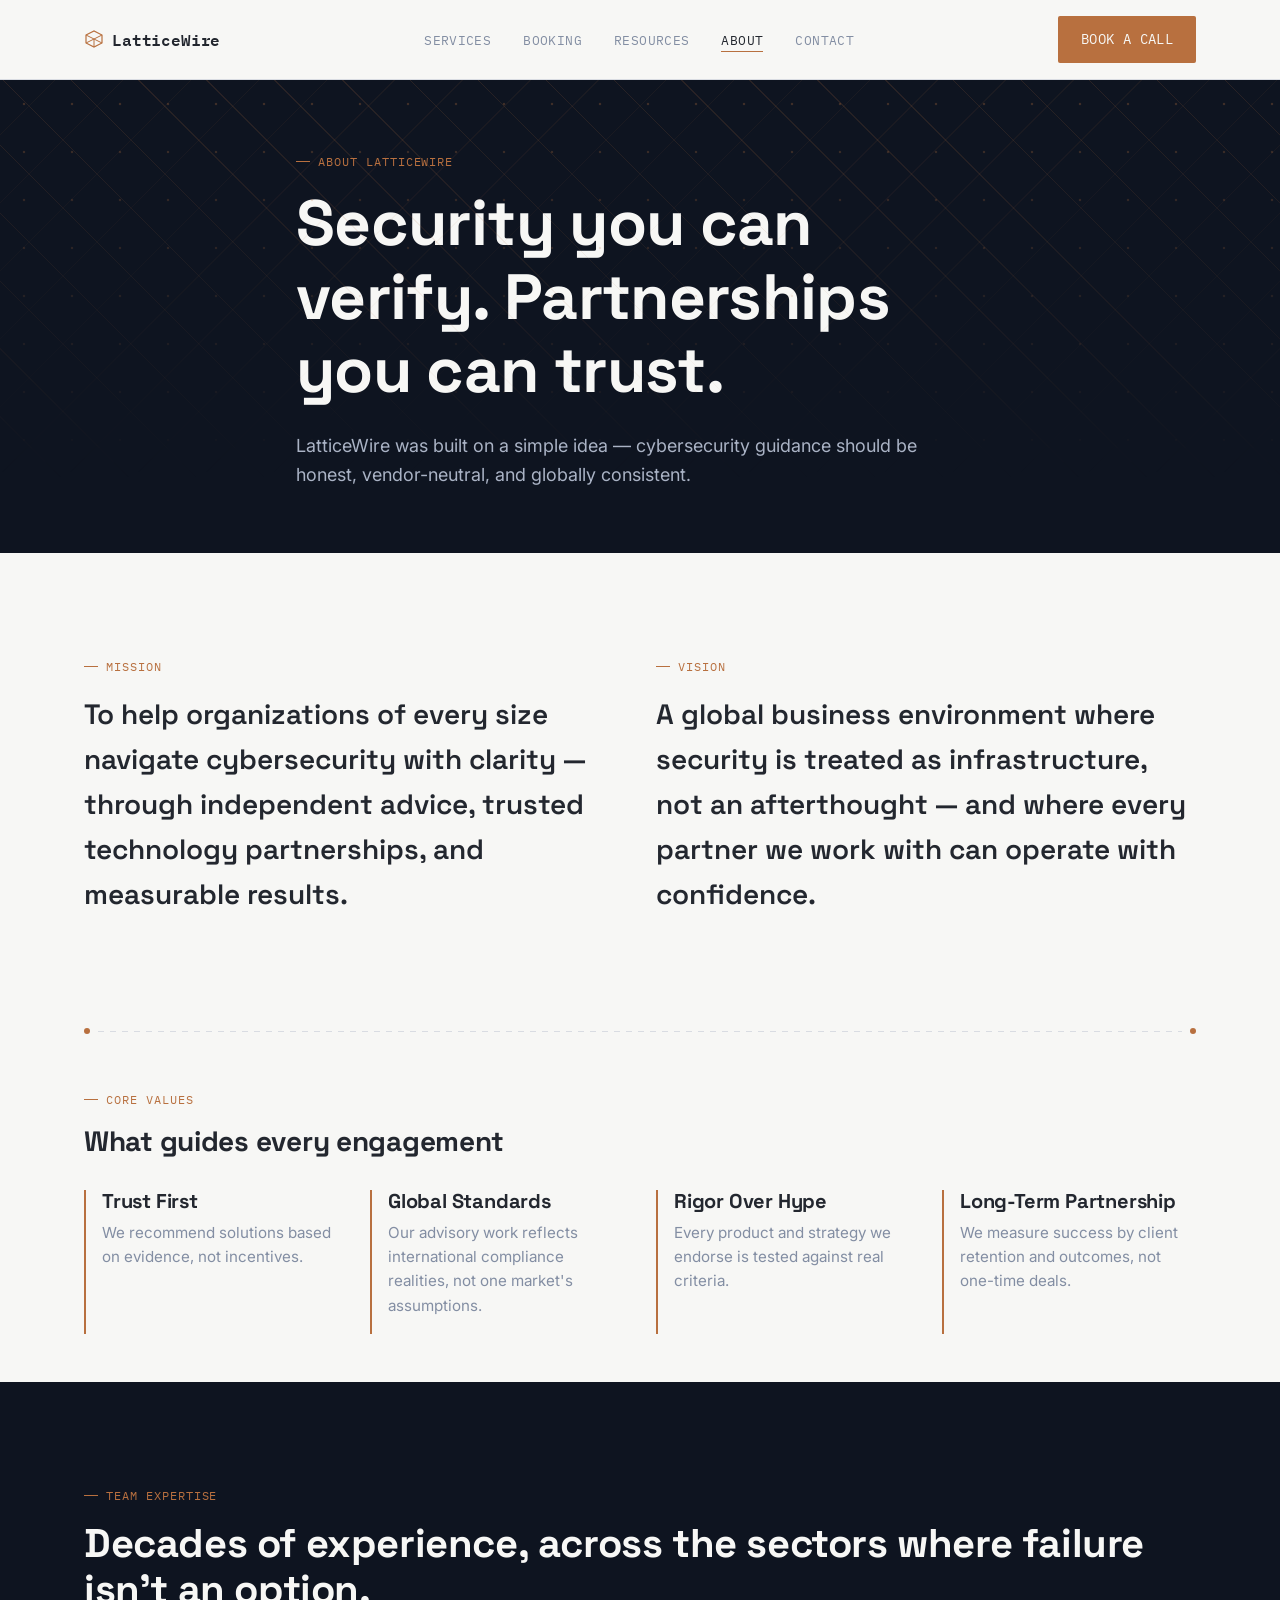
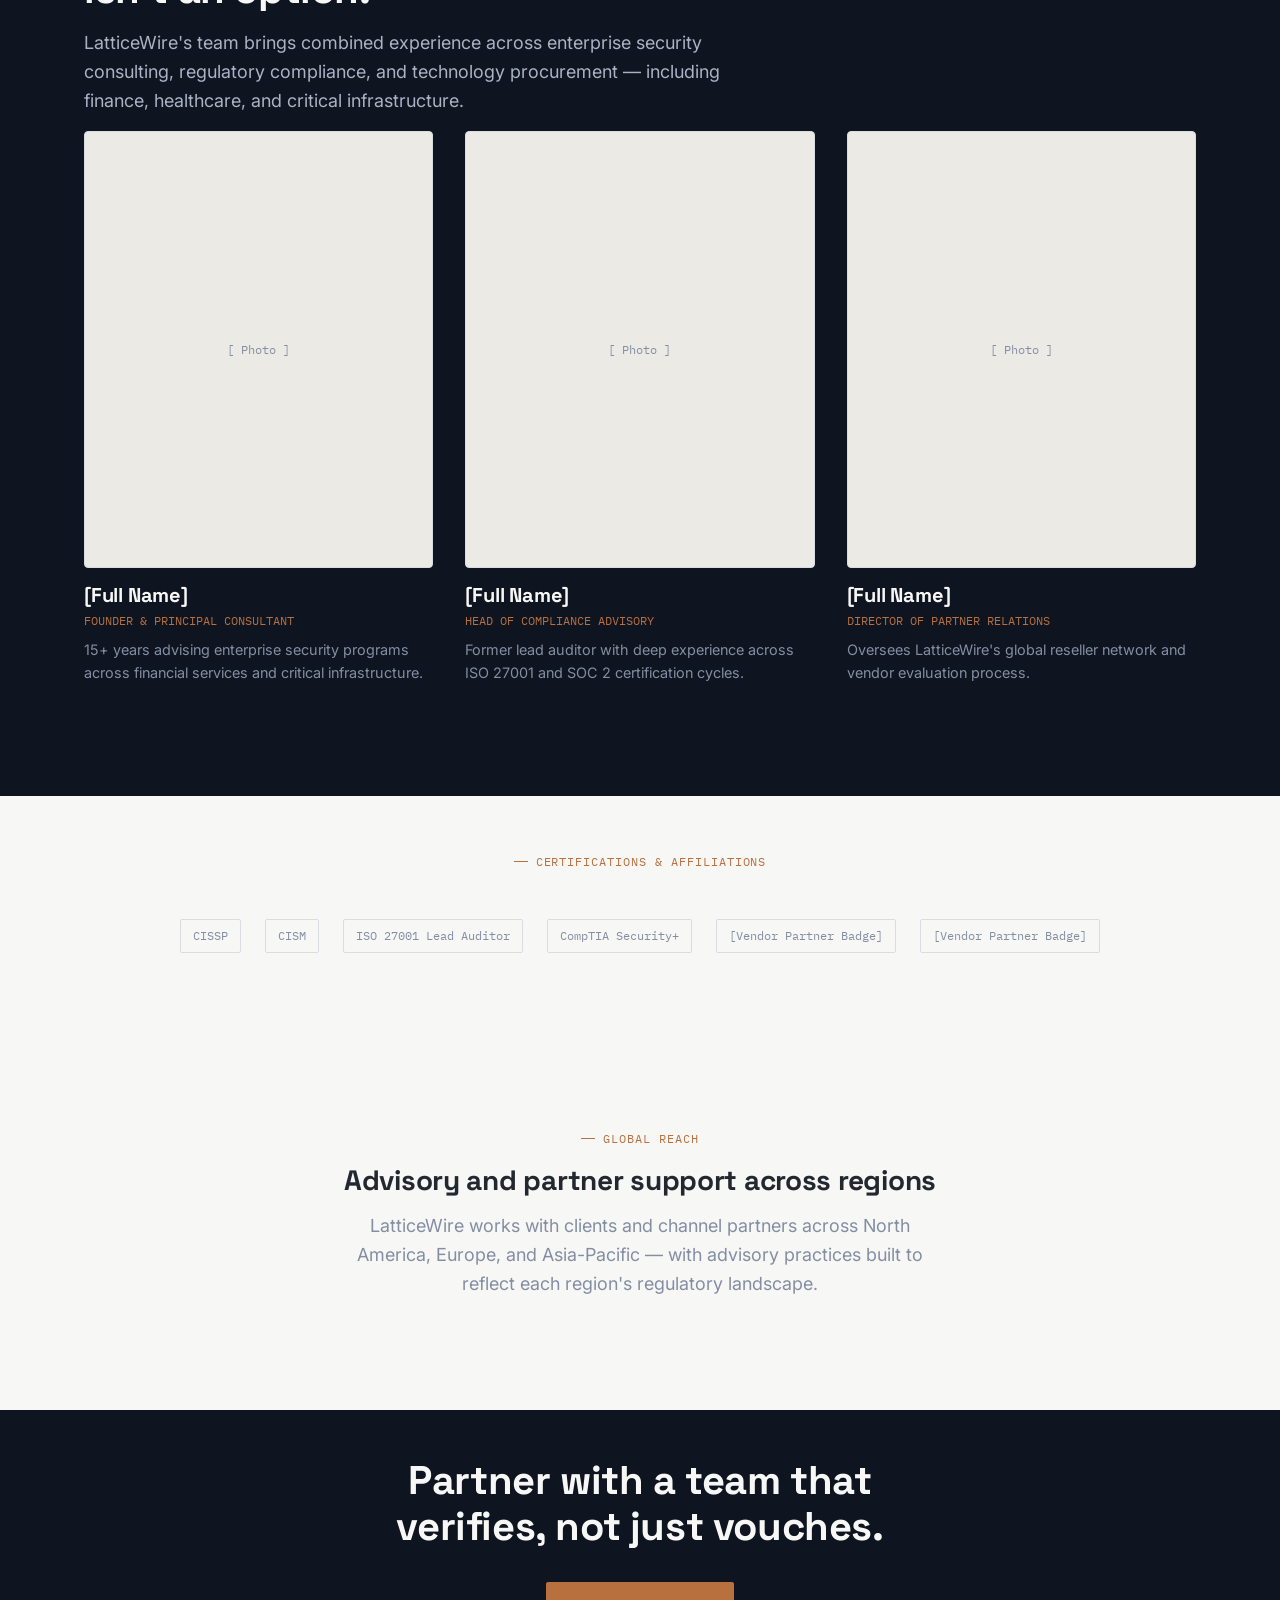
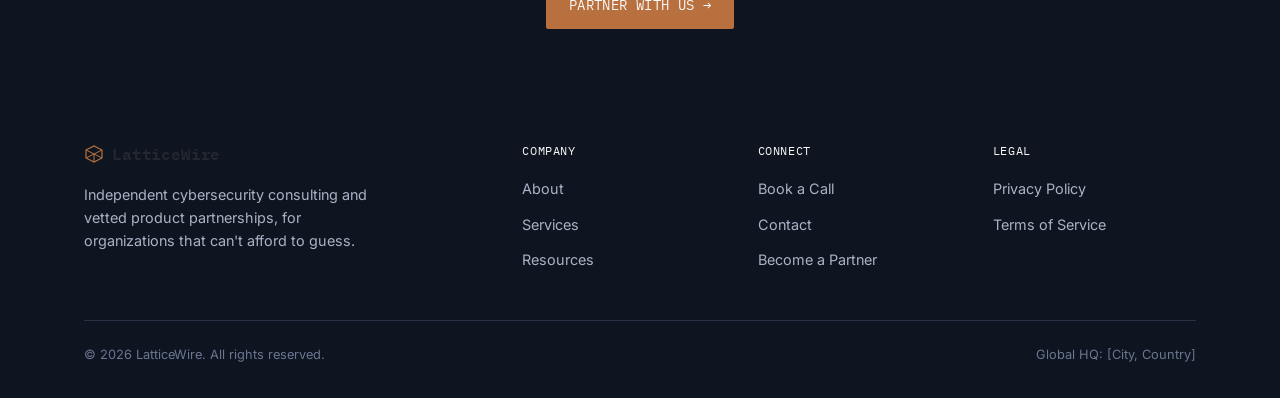
==== about.html @ 7815fe17 "revamp with proper conventions" ====
<!DOCTYPE html>
<html lang="en">
<head>
  <meta charset="UTF-8" />
  <meta name="viewport" content="width=device-width, initial-scale=1.0" />
  <title>About | LatticeWire</title>
  <meta name="description" content="LatticeWire's mission, values, and team — built on independent, vendor-neutral cybersecurity advisory and global compliance expertise." />
  <link rel="preconnect" href="https://fonts.googleapis.com" />
  <link rel="preconnect" href="https://fonts.gstatic.com" crossorigin />
  <link href="https://fonts.googleapis.com/css2?family=Space+Grotesk:wght@500;600;700&family=Inter:wght@400;500;600&family=IBM+Plex+Mono:wght@400;500&display=swap" rel="stylesheet" />
  <link rel="stylesheet" href="assets/css/styles.css" />
</head>
<body>

  <a href="#main" class="u-visually-hidden">Skip to content</a>

  <header class="c-header">
    <div class="l-container c-header__bar">
      <a href="index.html" class="c-logo">
        <svg class="c-logo__mark" viewBox="0 0 20 20" fill="none" xmlns="http://www.w3.org/2000/svg" aria-hidden="true">
          <path d="M2 6L10 2L18 6V14L10 18L2 14V6Z" stroke="#B8703F" stroke-width="1.2" />
          <path d="M2 6L10 10L18 6M10 10V18M10 10L2 14M10 10L18 14" stroke="#B8703F" stroke-width="1" />
        </svg>
        LatticeWire
      </a>
      <button class="c-nav__toggle" aria-expanded="false" aria-controls="primary-nav">Menu</button>
      <nav id="primary-nav" class="c-nav" aria-label="Primary">
        <ul class="c-nav__list">
          <li><a href="services.html" class="c-nav__link">Services</a></li>
          <li><a href="booking.html" class="c-nav__link">Booking</a></li>
          <li><a href="resources.html" class="c-nav__link">Resources</a></li>
          <li><a href="about.html" class="c-nav__link" aria-current="page">About</a></li>
          <li><a href="contact.html" class="c-nav__link">Contact</a></li>
        </ul>
      </nav>
      <div class="c-header__actions">
        <a href="booking.html" class="c-button c-button--primary">Book a Call</a>
      </div>
    </div>
  </header>

  <main id="main">

    <section class="c-hero c-hero--compact c-lattice">
      <div class="l-container c-hero__inner">
        <span class="u-eyebrow">About LatticeWire</span>
        <h1 class="c-hero__title u-h1" style="font-size: var(--fs-h1);">Security you can verify. Partnerships you can trust.</h1>
        <p class="c-hero__lede u-lede">LatticeWire was built on a simple idea — cybersecurity guidance should be honest, vendor-neutral, and globally consistent.</p>
      </div>
    </section>

    <!-- Mission / Vision -->
    <section class="l-section">
      <div class="l-container l-grid l-grid--2">
        <div>
          <span class="u-eyebrow">Mission</span>
          <p class="u-h3 u-mt-2" style="font-family: var(--font-display); font-weight: 600;">To help organizations of every size navigate cybersecurity with clarity — through independent advice, trusted technology partnerships, and measurable results.</p>
        </div>
        <div>
          <span class="u-eyebrow">Vision</span>
          <p class="u-h3 u-mt-2" style="font-family: var(--font-display); font-weight: 600;">A global business environment where security is treated as infrastructure, not an afterthought — and where every partner we work with can operate with confidence.</p>
        </div>
      </div>
    </section>

    <div class="c-wire-divider"><span class="c-wire-divider__line"></span></div>

    <!-- Values -->
    <section class="l-section l-section--tight">
      <div class="l-container">
        <span class="u-eyebrow">Core Values</span>
        <h2 class="u-h2 u-mt-2" style="font-size: var(--fs-h3);">What guides every engagement</h2>
        <div class="l-grid l-grid--4 u-mt-4">
          <div class="c-stat">
            <h3 class="c-stat__title">Trust First</h3>
            <p class="c-stat__body">We recommend solutions based on evidence, not incentives.</p>
          </div>
          <div class="c-stat">
            <h3 class="c-stat__title">Global Standards</h3>
            <p class="c-stat__body">Our advisory work reflects international compliance realities, not one market's assumptions.</p>
          </div>
          <div class="c-stat">
            <h3 class="c-stat__title">Rigor Over Hype</h3>
            <p class="c-stat__body">Every product and strategy we endorse is tested against real criteria.</p>
          </div>
          <div class="c-stat">
            <h3 class="c-stat__title">Long-Term Partnership</h3>
            <p class="c-stat__body">We measure success by client retention and outcomes, not one-time deals.</p>
          </div>
        </div>
      </div>
    </section>

    <!-- Team -->
    <section class="l-section l-section--ink">
      <div class="l-container">
        <span class="u-eyebrow">Team Expertise</span>
        <h2 class="u-h2 u-mt-2">Decades of experience, across the sectors where failure isn't an option.</h2>
        <p class="u-lede u-mt-2">LatticeWire's team brings combined experience across enterprise security consulting, regulatory compliance, and technology procurement — including finance, healthcare, and critical infrastructure.</p>

        <div class="l-grid l-grid--3 u-mt-5">
          <div class="c-person">
            <div class="c-person__photo">[ Photo ]</div>
            <h3 class="c-person__name">[Full Name]</h3>
            <div class="c-person__role">Founder &amp; Principal Consultant</div>
            <p class="c-person__bio">15+ years advising enterprise security programs across financial services and critical infrastructure.</p>
          </div>
          <div class="c-person">
            <div class="c-person__photo">[ Photo ]</div>
            <h3 class="c-person__name">[Full Name]</h3>
            <div class="c-person__role">Head of Compliance Advisory</div>
            <p class="c-person__bio">Former lead auditor with deep experience across ISO 27001 and SOC 2 certification cycles.</p>
          </div>
          <div class="c-person">
            <div class="c-person__photo">[ Photo ]</div>
            <h3 class="c-person__name">[Full Name]</h3>
            <div class="c-person__role">Director of Partner Relations</div>
            <p class="c-person__bio">Oversees LatticeWire's global reseller network and vendor evaluation process.</p>
          </div>
        </div>
      </div>
    </section>

    <!-- Certifications -->
    <section class="l-section l-section--tight">
      <div class="l-container u-center">
        <span class="u-eyebrow">Certifications &amp; Affiliations</span>
        <div class="c-badge-strip u-mt-3">
          <span class="c-badge">CISSP</span>
          <span class="c-badge">CISM</span>
          <span class="c-badge">ISO 27001 Lead Auditor</span>
          <span class="c-badge">CompTIA Security+</span>
          <span class="c-badge">[Vendor Partner Badge]</span>
          <span class="c-badge">[Vendor Partner Badge]</span>
        </div>
      </div>
    </section>

    <!-- Global reach -->
    <section class="l-section">
      <div class="l-container u-center" style="max-width: 40rem;">
        <span class="u-eyebrow">Global Reach</span>
        <h2 class="u-h2 u-mt-2" style="font-size: var(--fs-h3);">Advisory and partner support across regions</h2>
        <p class="u-lede u-center u-mt-2">LatticeWire works with clients and channel partners across North America, Europe, and Asia-Pacific — with advisory practices built to reflect each region's regulatory landscape.</p>
      </div>
    </section>

    <section class="l-section l-section--tight l-section--ink">
      <div class="l-container u-center" style="max-width: 36rem;">
        <h2 class="u-h2">Partner with a team that verifies, not just vouches.</h2>
        <div class="c-hero__actions u-mt-4" style="justify-content: center;">
          <a href="contact.html#partners" class="c-button c-button--primary c-button--arrow">Partner With Us</a>
        </div>
      </div>
    </section>

  </main>

  <footer class="c-footer">
    <div class="l-container">
      <div class="c-footer__top">
        <div>
          <a href="index.html" class="c-logo" style="margin-bottom: 1rem;">
            <svg class="c-logo__mark" viewBox="0 0 20 20" fill="none" xmlns="http://www.w3.org/2000/svg" aria-hidden="true">
              <path d="M2 6L10 2L18 6V14L10 18L2 14V6Z" stroke="#B8703F" stroke-width="1.2" />
              <path d="M2 6L10 10L18 6M10 10V18M10 10L2 14M10 10L18 14" stroke="#B8703F" stroke-width="1" />
            </svg>
            LatticeWire
          </a>
          <p style="max-width: 32ch; color: #aab3c5; font-size: 0.9rem;">Independent cybersecurity consulting and vetted product partnerships, for organizations that can't afford to guess.</p>
        </div>
        <div>
          <div class="c-footer__heading">Company</div>
          <ul class="c-footer__list">
            <li><a href="about.html">About</a></li>
            <li><a href="services.html">Services</a></li>
            <li><a href="resources.html">Resources</a></li>
          </ul>
        </div>
        <div>
          <div class="c-footer__heading">Connect</div>
          <ul class="c-footer__list">
            <li><a href="booking.html">Book a Call</a></li>
            <li><a href="contact.html">Contact</a></li>
            <li><a href="contact.html#partners">Become a Partner</a></li>
          </ul>
        </div>
        <div>
          <div class="c-footer__heading">Legal</div>
          <ul class="c-footer__list">
            <li><a href="#">Privacy Policy</a></li>
            <li><a href="#">Terms of Service</a></li>
          </ul>
        </div>
      </div>
      <div class="c-footer__bottom">
        <span>&copy; 2026 LatticeWire. All rights reserved.</span>
        <span>Global HQ: [City, Country]</span>
      </div>
    </div>
  </footer>

  <script src="assets/js/main.js"></script>
</body>
</html>
---- assets/css/styles.css ----
/* ==========================================================================
   LatticeWire — Shared Stylesheet
   --------------------------------------------------------------------------
   Naming convention: lightweight BEM
     .c-block             component
     .c-block__element    element inside a component
     .c-block--modifier   variant of a component
     .u-utility           single-purpose utility class
     .is-state            JS-toggled state (e.g. .is-open)
   ========================================================================== */

/* --------------------------------------------------------------------------
   1. Design tokens
   -------------------------------------------------------------------------- */
:root {
  /* Color — named per the design plan */
  --color-ink: #0e1420;          /* primary dark surface */
  --color-ink-soft: #161f30;     /* secondary dark surface */
  --color-paper: #f7f7f5;        /* primary light surface */
  --color-paper-dim: #eceae4;    /* secondary light surface */
  --color-graphite: #23272f;     /* body text on paper */
  --color-steel: #838ea3;        /* muted text / secondary */
  --color-steel-line: #d9dce2;   /* hairline borders on paper */
  --color-steel-line-dark: #2a3346; /* hairline borders on ink */
  --color-copper: #b8703f;       /* signature accent — the "wire" */
  --color-copper-bright: #d2895a;
  --color-copper-wash: rgba(184, 112, 63, 0.1);

  /* Type */
  --font-display: "Space Grotesk", "Helvetica Neue", Arial, sans-serif;
  --font-body: "Inter", "Helvetica Neue", Arial, sans-serif;
  --font-mono: "IBM Plex Mono", "SFMono-Regular", Menlo, monospace;

  --fs-eyebrow: 0.75rem;
  --fs-body: 1rem;
  --fs-body-lg: 1.125rem;
  --fs-h4: 1.25rem;
  --fs-h3: 1.75rem;
  --fs-h2: 2.5rem;
  --fs-h1: clamp(2.5rem, 5vw, 4rem);

  /* Spacing scale (8px base) */
  --space-1: 0.5rem;
  --space-2: 1rem;
  --space-3: 1.5rem;
  --space-4: 2rem;
  --space-5: 3rem;
  --space-6: 4rem;
  --space-7: 6rem;
  --space-8: 8rem;

  /* Layout */
  --container-width: 1160px;
  --radius-sm: 2px;
  --radius-md: 4px;
  --lattice-cell: 48px;

  /* Motion */
  --ease-standard: cubic-bezier(0.4, 0, 0.2, 1);
  --duration-fast: 150ms;
  --duration-med: 320ms;
}

/* --------------------------------------------------------------------------
   2. Reset & base
   -------------------------------------------------------------------------- */
*,
*::before,
*::after {
  box-sizing: border-box;
}

html {
  scroll-behavior: smooth;
}

body {
  margin: 0;
  font-family: var(--font-body);
  font-size: var(--fs-body);
  line-height: 1.6;
  color: var(--color-graphite);
  background-color: var(--color-paper);
  -webkit-font-smoothing: antialiased;
}

img,
svg {
  display: block;
  max-width: 100%;
}

a {
  color: inherit;
}

h1, h2, h3, h4 {
  font-family: var(--font-display);
  line-height: 1.15;
  margin: 0 0 var(--space-2);
  letter-spacing: -0.01em;
}

p {
  margin: 0 0 var(--space-2);
}

ul, ol {
  margin: 0;
  padding: 0;
}

button {
  font-family: inherit;
}

/* Focus visibility — never remove without replacing */
:focus-visible {
  outline: 2px solid var(--color-copper);
  outline-offset: 3px;
}

@media (prefers-reduced-motion: reduce) {
  *,
  *::before,
  *::after {
    animation-duration: 0.001ms !important;
    animation-iteration-count: 1 !important;
    transition-duration: 0.001ms !important;
    scroll-behavior: auto !important;
  }
}

/* --------------------------------------------------------------------------
   3. Layout primitives
   -------------------------------------------------------------------------- */
.l-container {
  width: 100%;
  max-width: var(--container-width);
  margin-inline: auto;
  padding-inline: var(--space-3);
}

.l-section {
  padding-block: var(--space-7);
}

.l-section--tight {
  padding-block: var(--space-5);
}

.l-section--ink {
  background-color: var(--color-ink);
  color: var(--color-paper);
}

.l-grid {
  display: grid;
  gap: var(--space-4);
}

.l-grid--2 {
  grid-template-columns: repeat(2, 1fr);
}

.l-grid--3 {
  grid-template-columns: repeat(3, 1fr);
}

.l-grid--4 {
  grid-template-columns: repeat(4, 1fr);
}

@media (max-width: 900px) {
  .l-grid--2,
  .l-grid--3,
  .l-grid--4 {
    grid-template-columns: 1fr;
  }
}

/* --------------------------------------------------------------------------
   4. Type utilities
   -------------------------------------------------------------------------- */
.u-eyebrow {
  display: inline-flex;
  align-items: center;
  gap: var(--space-1);
  font-family: var(--font-mono);
  font-size: var(--fs-eyebrow);
  letter-spacing: 0.08em;
  text-transform: uppercase;
  color: var(--color-copper);
}

.u-eyebrow::before {
  content: "";
  width: 14px;
  height: 1px;
  background: var(--color-copper);
}

.u-lede {
  font-size: var(--fs-body-lg);
  color: var(--color-steel);
  max-width: 60ch;
}

.l-section--ink .u-lede {
  color: #aab3c5;
}

.u-h1 { font-size: var(--fs-h1); }
.u-h2 { font-size: var(--fs-h2); }
.u-h3 { font-size: var(--fs-h3); }
.u-h4 { font-size: var(--fs-h4); }

.u-center { text-align: center; margin-inline: auto; }

/* --------------------------------------------------------------------------
   5. Buttons
   -------------------------------------------------------------------------- */
.c-button {
  display: inline-flex;
  align-items: center;
  gap: var(--space-1);
  font-family: var(--font-mono);
  font-size: 0.85rem;
  letter-spacing: 0.03em;
  text-transform: uppercase;
  text-decoration: none;
  padding: 0.85em 1.6em;
  border-radius: var(--radius-sm);
  border: 1px solid transparent;
  cursor: pointer;
  transition: background-color var(--duration-fast) var(--ease-standard),
    color var(--duration-fast) var(--ease-standard),
    border-color var(--duration-fast) var(--ease-standard),
    transform var(--duration-fast) var(--ease-standard);
}

.c-button:hover {
  transform: translateY(-1px);
}

.c-button--primary {
  background-color: var(--color-copper);
  color: var(--color-paper);
}

.c-button--primary:hover {
  background-color: var(--color-copper-bright);
}

.c-button--ghost {
  background-color: transparent;
  border-color: var(--color-steel-line);
  color: var(--color-graphite);
}

.l-section--ink .c-button--ghost {
  border-color: var(--color-steel-line-dark);
  color: var(--color-paper);
}

.c-button--ghost:hover {
  border-color: var(--color-copper);
  color: var(--color-copper);
}

.c-button--arrow::after {
  content: "→";
}

/* --------------------------------------------------------------------------
   6. Header / nav
   -------------------------------------------------------------------------- */
.c-header {
  position: sticky;
  top: 0;
  z-index: 100;
  background-color: rgba(247, 247, 245, 0.92);
  backdrop-filter: blur(8px);
  border-bottom: 1px solid var(--color-steel-line);
}

.c-header__bar {
  display: flex;
  align-items: center;
  justify-content: space-between;
  padding-block: var(--space-2);
}

.c-logo {
  display: flex;
  align-items: center;
  gap: var(--space-1);
  font-family: var(--font-mono);
  font-size: 1rem;
  font-weight: 600;
  text-decoration: none;
  color: var(--color-graphite);
  letter-spacing: -0.01em;
}

.c-logo__mark {
  width: 20px;
  height: 20px;
}

.c-nav__list {
  display: flex;
  gap: var(--space-4);
  list-style: none;
}

.c-nav__link {
  font-family: var(--font-mono);
  font-size: 0.8rem;
  letter-spacing: 0.03em;
  text-transform: uppercase;
  text-decoration: none;
  color: var(--color-steel);
  padding-bottom: 2px;
  border-bottom: 1px solid transparent;
  transition: color var(--duration-fast), border-color var(--duration-fast);
}

.c-nav__link:hover,
.c-nav__link[aria-current="page"] {
  color: var(--color-graphite);
  border-color: var(--color-copper);
}

.c-header__actions {
  display: flex;
  align-items: center;
  gap: var(--space-3);
}

.c-nav__toggle {
  display: none;
  background: none;
  border: 1px solid var(--color-steel-line);
  border-radius: var(--radius-sm);
  padding: 0.5em 0.75em;
}

@media (max-width: 860px) {
  .c-nav {
    position: absolute;
    top: 100%;
    left: 0;
    right: 0;
    background: var(--color-paper);
    border-bottom: 1px solid var(--color-steel-line);
    max-height: 0;
    overflow: hidden;
    transition: max-height var(--duration-med) var(--ease-standard);
  }

  .c-nav.is-open {
    max-height: 400px;
  }

  .c-nav__list {
    flex-direction: column;
    gap: 0;
    padding: var(--space-2) var(--space-3) var(--space-3);
  }

  .c-nav__link {
    display: block;
    padding-block: var(--space-1);
  }

  .c-nav__toggle {
    display: inline-flex;
  }

  .c-header__actions .c-button {
    display: none;
  }
}

/* --------------------------------------------------------------------------
   7. Lattice signature — the recurring wire-mesh motif
   -------------------------------------------------------------------------- */
.c-lattice {
  position: relative;
  overflow: hidden;
}

.c-lattice::before,
.c-lattice::after {
  content: "";
  position: absolute;
  inset: 0;
  pointer-events: none;
}

.c-lattice::before {
  background-image: repeating-linear-gradient(
      45deg,
      rgba(184, 112, 63, 0.16) 0,
      rgba(184, 112, 63, 0.16) 1px,
      transparent 1px,
      transparent var(--lattice-cell)
    ),
    repeating-linear-gradient(
      -45deg,
      rgba(184, 112, 63, 0.08) 0,
      rgba(184, 112, 63, 0.08) 1px,
      transparent 1px,
      transparent var(--lattice-cell)
    );
  mask-image: linear-gradient(to bottom, black, transparent 85%);
}

.c-lattice::after {
  background-image: radial-gradient(circle, var(--color-copper) 1.4px, transparent 1.6px);
  background-size: var(--lattice-cell) var(--lattice-cell);
  opacity: 0.3;
  mask-image: linear-gradient(to bottom, black, transparent 85%);
}

.c-lattice--faint::before {
  opacity: 0.5;
}

.c-lattice--faint::after {
  opacity: 0.14;
}

/* Divider: a single wire strung between two nodes, used between sections */
.c-wire-divider {
  display: flex;
  align-items: center;
  gap: var(--space-1);
  max-width: var(--container-width);
  margin-inline: auto;
  padding-inline: var(--space-3);
}

.c-wire-divider::before,
.c-wire-divider::after {
  content: "";
  width: 6px;
  height: 6px;
  border-radius: 50%;
  background: var(--color-copper);
  flex-shrink: 0;
}

.c-wire-divider__line {
  flex: 1;
  height: 1px;
  background: repeating-linear-gradient(
    to right,
    var(--color-steel-line) 0 6px,
    transparent 6px 12px
  );
}

/* --------------------------------------------------------------------------
   8. Hero
   -------------------------------------------------------------------------- */
.c-hero {
  background-color: var(--color-ink);
  color: var(--color-paper);
  padding-block: var(--space-8) var(--space-6);
}

.c-hero__inner {
  max-width: 46rem;
}

.c-hero__title {
  margin-top: var(--space-2);
}

.c-hero__lede {
  margin-top: var(--space-3);
  color: #aab3c5;
}

.c-hero__actions {
  display: flex;
  gap: var(--space-2);
  margin-top: var(--space-4);
  flex-wrap: wrap;
}

.c-hero--compact {
  padding-block: var(--space-6) var(--space-5);
}

/* --------------------------------------------------------------------------
   9. Cards
   -------------------------------------------------------------------------- */
.c-card {
  background: var(--color-paper);
  border: 1px solid var(--color-steel-line);
  border-radius: var(--radius-md);
  padding: var(--space-3);
  transition: border-color var(--duration-fast), transform var(--duration-fast);
}

.c-card:hover {
  border-color: var(--color-copper);
  transform: translateY(-2px);
}

.c-card__tag {
  font-family: var(--font-mono);
  font-size: 0.7rem;
  text-transform: uppercase;
  letter-spacing: 0.06em;
  color: var(--color-copper);
}

.c-card__title {
  margin-top: var(--space-1);
  font-size: var(--fs-h4);
}

.c-card__body {
  color: var(--color-steel);
  font-size: 0.95rem;
  margin-bottom: var(--space-2);
}

.c-card__meta {
  font-family: var(--font-mono);
  font-size: 0.75rem;
  color: var(--color-steel);
  border-top: 1px solid var(--color-steel-line);
  padding-top: var(--space-2);
}

.c-card__link {
  font-family: var(--font-mono);
  font-size: 0.8rem;
  text-decoration: none;
  color: var(--color-graphite);
  border-bottom: 1px solid var(--color-copper);
}

/* Value-prop / stat card variant (used on Services + About) */
.c-stat {
  border-left: 2px solid var(--color-copper);
  padding-left: var(--space-2);
}

.c-stat__title {
  font-size: var(--fs-h4);
  margin-bottom: var(--space-1);
}

.c-stat__body {
  color: var(--color-steel);
  font-size: 0.95rem;
}

/* Sequenced step (legitimately ordered content only — e.g. call agenda) */
.c-step {
  display: flex;
  gap: var(--space-3);
}

.c-step__index {
  font-family: var(--font-mono);
  font-size: 0.8rem;
  color: var(--color-copper);
  flex-shrink: 0;
  padding-top: 0.2em;
}

.c-step__title {
  font-size: var(--fs-h4);
  margin-bottom: var(--space-1);
}

.c-step__body {
  color: var(--color-steel);
  margin: 0;
}

/* --------------------------------------------------------------------------
   10. Forms
   -------------------------------------------------------------------------- */
.c-form__row {
  display: grid;
  gap: var(--space-3);
  margin-bottom: var(--space-3);
}

.c-form__row--2col {
  grid-template-columns: 1fr 1fr;
}

@media (max-width: 640px) {
  .c-form__row--2col {
    grid-template-columns: 1fr;
  }
}

.c-field {
  display: flex;
  flex-direction: column;
  gap: 0.4em;
}

.c-field__label {
  font-family: var(--font-mono);
  font-size: 0.75rem;
  text-transform: uppercase;
  letter-spacing: 0.05em;
  color: var(--color-steel);
}

.c-field__input,
.c-field__select,
.c-field__textarea {
  font-family: var(--font-body);
  font-size: 1rem;
  padding: 0.75em 0.9em;
  border: 1px solid var(--color-steel-line);
  border-radius: var(--radius-sm);
  background: var(--color-paper);
  color: var(--color-graphite);
}

.c-field__input:focus,
.c-field__select:focus,
.c-field__textarea:focus {
  border-color: var(--color-copper);
}

.c-field__textarea {
  resize: vertical;
  min-height: 120px;
}

.c-field__hint {
  font-size: 0.8rem;
  color: var(--color-steel);
}

.c-form__note {
  font-family: var(--font-mono);
  font-size: 0.8rem;
  color: var(--color-steel);
  margin-top: var(--space-2);
}

/* Calendar embed placeholder */
.c-calendar-embed {
  border: 1px dashed var(--color-steel-line);
  border-radius: var(--radius-md);
  padding: var(--space-6) var(--space-3);
  text-align: center;
  color: var(--color-steel);
  background: var(--color-paper-dim);
}

.c-calendar-embed__label {
  font-family: var(--font-mono);
  font-size: 0.75rem;
  text-transform: uppercase;
  letter-spacing: 0.05em;
}

/* --------------------------------------------------------------------------
   11. Footer
   -------------------------------------------------------------------------- */
.c-footer {
  background-color: var(--color-ink);
  color: #aab3c5;
  padding-block: var(--space-6) var(--space-4);
}

.c-footer__top {
  display: grid;
  grid-template-columns: 2fr 1fr 1fr 1fr;
  gap: var(--space-4);
  padding-bottom: var(--space-5);
  border-bottom: 1px solid var(--color-steel-line-dark);
}

@media (max-width: 760px) {
  .c-footer__top {
    grid-template-columns: 1fr 1fr;
  }
}

.c-footer__heading {
  font-family: var(--font-mono);
  font-size: 0.75rem;
  text-transform: uppercase;
  letter-spacing: 0.05em;
  color: var(--color-paper);
  margin-bottom: var(--space-2);
}

.c-footer__list {
  list-style: none;
  display: flex;
  flex-direction: column;
  gap: 0.6em;
}

.c-footer__list a {
  text-decoration: none;
  color: #aab3c5;
  font-size: 0.9rem;
}

.c-footer__list a:hover {
  color: var(--color-copper-bright);
}

.c-footer__bottom {
  display: flex;
  justify-content: space-between;
  align-items: center;
  padding-top: var(--space-3);
  font-size: 0.8rem;
  color: #6b7690;
  flex-wrap: wrap;
  gap: var(--space-2);
}

/* --------------------------------------------------------------------------
   12. Page-specific: Services
   -------------------------------------------------------------------------- */
.c-service-list {
  display: flex;
  flex-direction: column;
  gap: var(--space-3);
}

.c-service-row {
  display: grid;
  grid-template-columns: 1.4fr 2fr auto;
  gap: var(--space-3);
  align-items: start;
  padding-block: var(--space-3);
  border-top: 1px solid var(--color-steel-line);
}

@media (max-width: 760px) {
  .c-service-row {
    grid-template-columns: 1fr;
  }
}

.c-service-row__title {
  font-size: var(--fs-h4);
  margin: 0;
}

.c-service-row__desc {
  color: var(--color-steel);
  margin: 0;
}

.c-service-row__tag {
  font-family: var(--font-mono);
  font-size: 0.75rem;
  color: var(--color-copper);
  white-space: nowrap;
  justify-self: end;
}

@media (max-width: 760px) {
  .c-service-row__tag {
    justify-self: start;
  }
}

/* --------------------------------------------------------------------------
   13. Page-specific: About
   -------------------------------------------------------------------------- */
.c-person {
  text-align: left;
}

.c-person__photo {
  width: 100%;
  aspect-ratio: 4 / 5;
  background: var(--color-paper-dim);
  border: 1px solid var(--color-steel-line);
  border-radius: var(--radius-md);
  margin-bottom: var(--space-2);
  display: flex;
  align-items: center;
  justify-content: center;
  font-family: var(--font-mono);
  font-size: 0.75rem;
  color: var(--color-steel);
}

.c-person__name {
  font-size: var(--fs-h4);
  margin-bottom: 0.2em;
}

.c-person__role {
  font-family: var(--font-mono);
  font-size: 0.75rem;
  text-transform: uppercase;
  color: var(--color-copper);
  margin-bottom: var(--space-1);
}

.c-person__bio {
  color: var(--color-steel);
  font-size: 0.9rem;
}

.c-badge-strip {
  display: flex;
  flex-wrap: wrap;
  gap: var(--space-3);
  align-items: center;
  justify-content: center;
  padding-block: var(--space-3);
}

.c-badge {
  font-family: var(--font-mono);
  font-size: 0.75rem;
  color: var(--color-steel);
  border: 1px solid var(--color-steel-line);
  border-radius: var(--radius-sm);
  padding: 0.5em 1em;
}

/* --------------------------------------------------------------------------
   14. Page-specific: Contact
   -------------------------------------------------------------------------- */
.c-contact-grid {
  display: grid;
  grid-template-columns: 1.3fr 1fr;
  gap: var(--space-6);
}

@media (max-width: 900px) {
  .c-contact-grid {
    grid-template-columns: 1fr;
  }
}

.c-info-block {
  margin-bottom: var(--space-4);
}

.c-info-block__label {
  font-family: var(--font-mono);
  font-size: 0.75rem;
  text-transform: uppercase;
  color: var(--color-steel);
  margin-bottom: 0.3em;
}

.c-info-block__value {
  font-size: 1.05rem;
}

.c-partner-callout {
  background: var(--color-copper-wash);
  border: 1px solid var(--color-copper);
  border-radius: var(--radius-md);
  padding: var(--space-4);
}

/* --------------------------------------------------------------------------
   15. Utilities
   -------------------------------------------------------------------------- */
.u-mt-0 { margin-top: 0; }
.u-mt-2 { margin-top: var(--space-2); }
.u-mt-3 { margin-top: var(--space-3); }
.u-mt-4 { margin-top: var(--space-4); }
.u-mb-0 { margin-bottom: 0; }
.u-visually-hidden {
  position: absolute;
  width: 1px;
  height: 1px;
  overflow: hidden;
  clip: rect(0 0 0 0);
  white-space: nowrap;
}
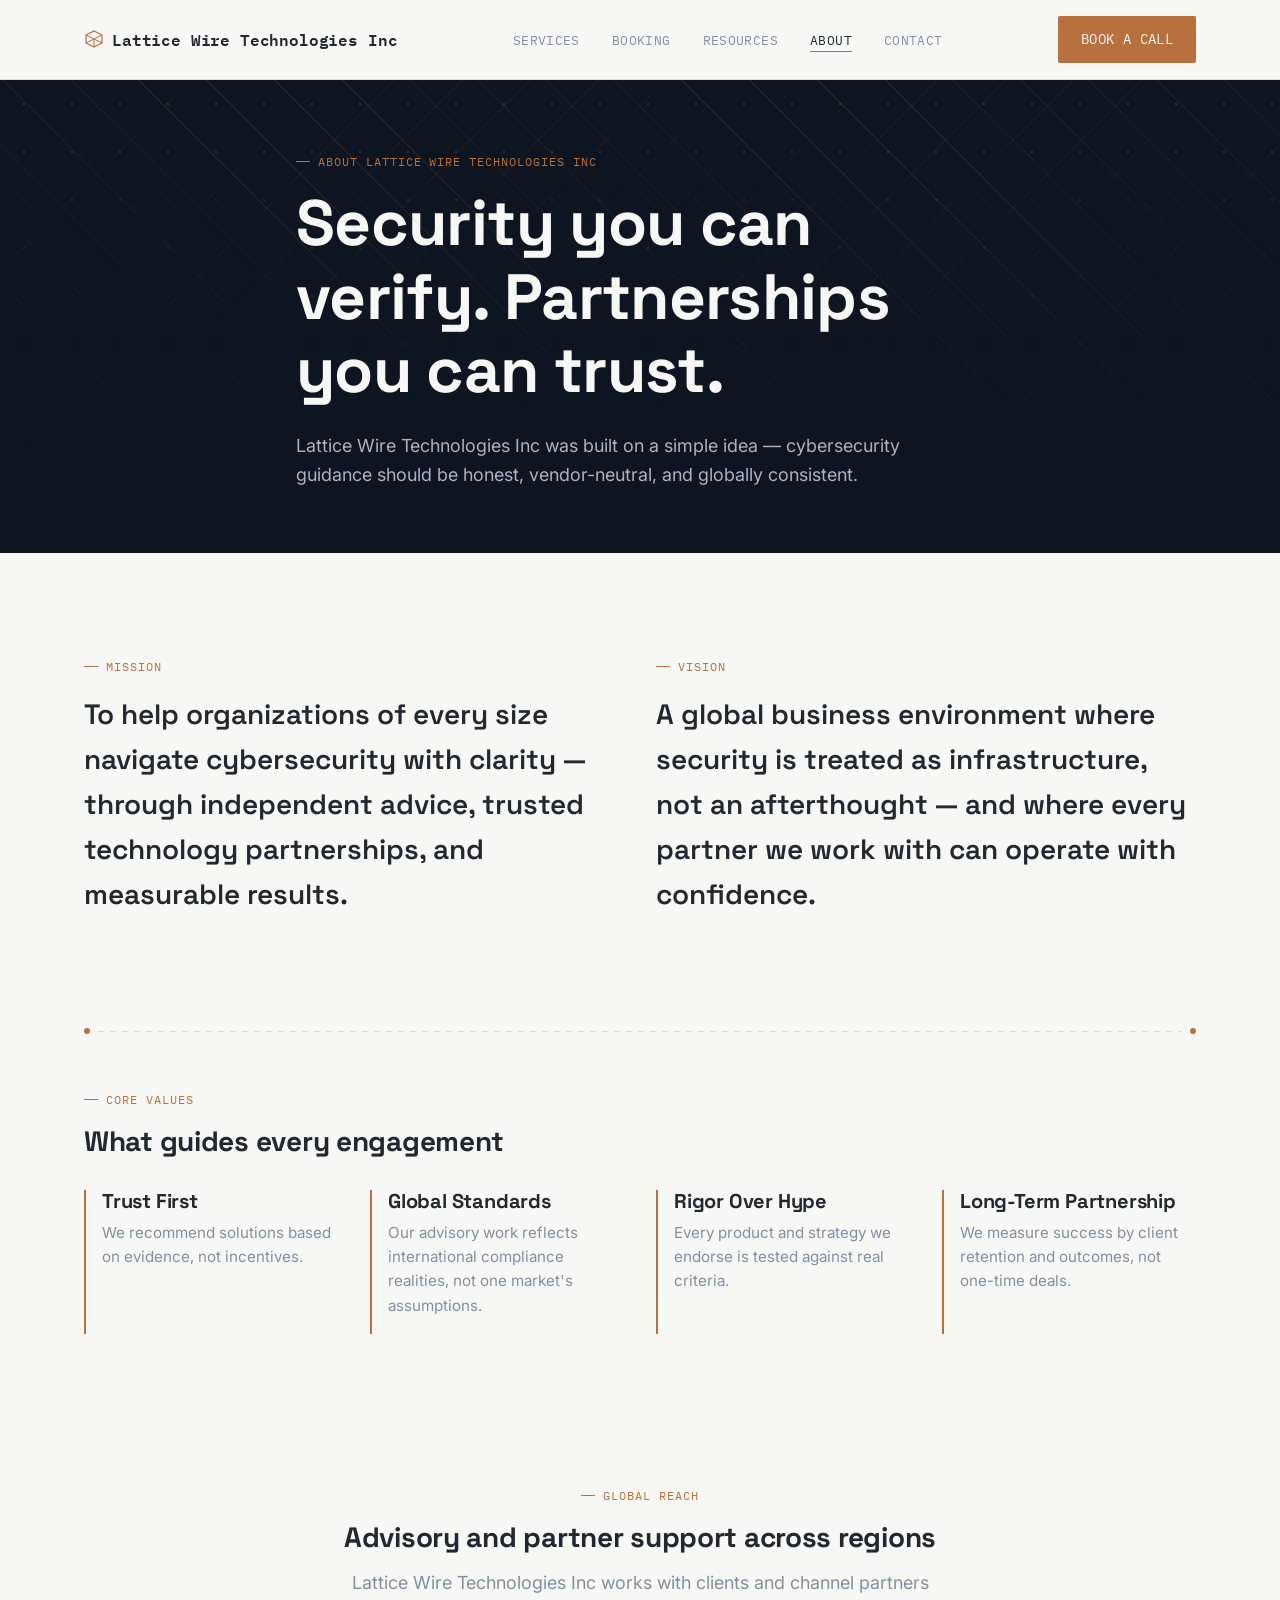
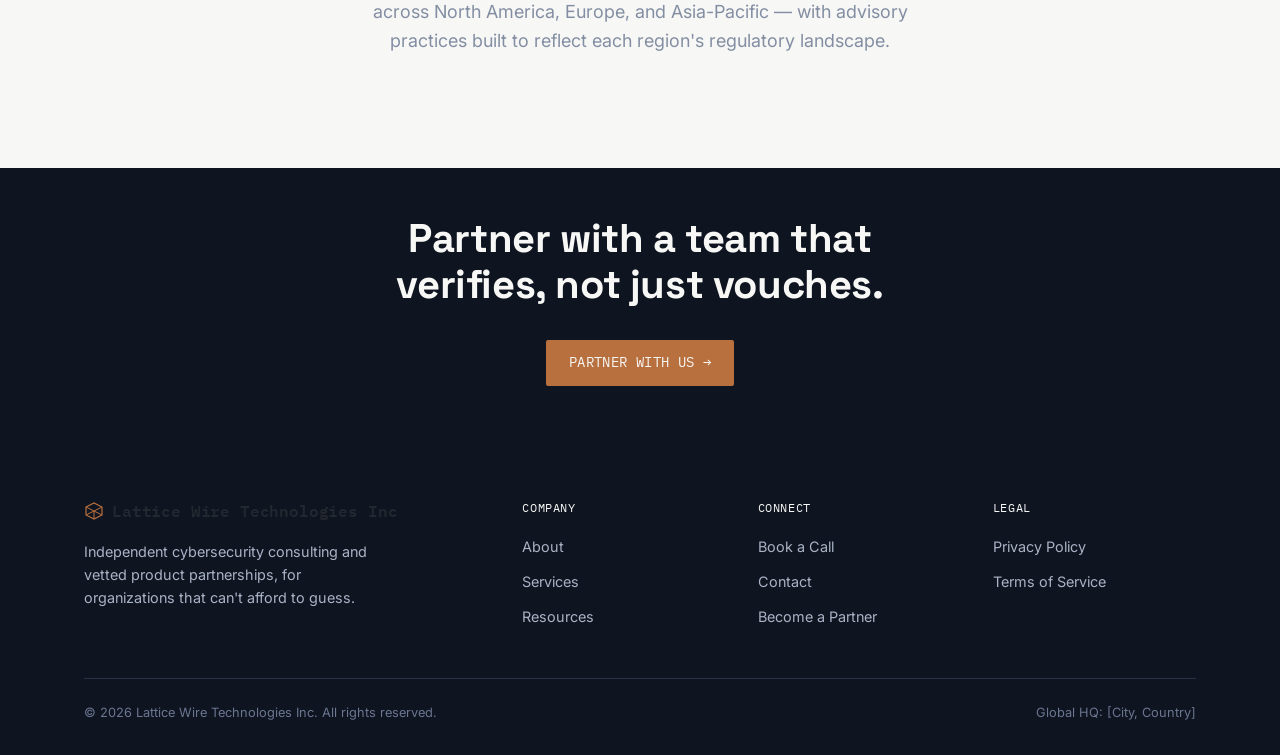
==== commit 62a6b964: "Changed all files to correct contact email." ====
--- a/about.html
+++ b/about.html
@@ -3,8 +3,8 @@
 <head>
   <meta charset="UTF-8" />
   <meta name="viewport" content="width=device-width, initial-scale=1.0" />
-  <title>About | LatticeWire</title>
-  <meta name="description" content="LatticeWire's mission, values, and team — built on independent, vendor-neutral cybersecurity advisory and global compliance expertise." />
+  <title>About | Lattice Wire Technologies Inc</title>
+  <meta name="description" content="Lattice Wire Technologies Inc's mission, values, and team — built on independent, vendor-neutral cybersecurity advisory and global compliance expertise." />
   <link rel="preconnect" href="https://fonts.googleapis.com" />
   <link rel="preconnect" href="https://fonts.gstatic.com" crossorigin />
   <link href="https://fonts.googleapis.com/css2?family=Space+Grotesk:wght@500;600;700&family=Inter:wght@400;500;600&family=IBM+Plex+Mono:wght@400;500&display=swap" rel="stylesheet" />
@@ -21,7 +21,7 @@
           <path d="M2 6L10 2L18 6V14L10 18L2 14V6Z" stroke="#B8703F" stroke-width="1.2" />
           <path d="M2 6L10 10L18 6M10 10V18M10 10L2 14M10 10L18 14" stroke="#B8703F" stroke-width="1" />
         </svg>
-        LatticeWire
+        Lattice Wire Technologies Inc
       </a>
       <button class="c-nav__toggle" aria-expanded="false" aria-controls="primary-nav">Menu</button>
       <nav id="primary-nav" class="c-nav" aria-label="Primary">
@@ -43,9 +43,9 @@
 
     <section class="c-hero c-hero--compact c-lattice">
       <div class="l-container c-hero__inner">
-        <span class="u-eyebrow">About LatticeWire</span>
+        <span class="u-eyebrow">About Lattice Wire Technologies Inc</span>
         <h1 class="c-hero__title u-h1" style="font-size: var(--fs-h1);">Security you can verify. Partnerships you can trust.</h1>
-        <p class="c-hero__lede u-lede">LatticeWire was built on a simple idea — cybersecurity guidance should be honest, vendor-neutral, and globally consistent.</p>
+        <p class="c-hero__lede u-lede">Lattice Wire Technologies Inc was built on a simple idea — cybersecurity guidance should be honest, vendor-neutral, and globally consistent.</p>
       </div>
     </section>
 
@@ -92,17 +92,17 @@
     </section>
 
     <!-- Team -->
-    <section class="l-section l-section--ink">
+    <!-- <section class="l-section l-section--ink">
       <div class="l-container">
         <span class="u-eyebrow">Team Expertise</span>
         <h2 class="u-h2 u-mt-2">Decades of experience, across the sectors where failure isn't an option.</h2>
-        <p class="u-lede u-mt-2">LatticeWire's team brings combined experience across enterprise security consulting, regulatory compliance, and technology procurement — including finance, healthcare, and critical infrastructure.</p>
+        <p class="u-lede u-mt-2">Lattice Wire Technologies Inc's team brings combined experience across enterprise security consulting, regulatory compliance, and technology procurement — including finance, healthcare, and critical infrastructure.</p>
 
         <div class="l-grid l-grid--3 u-mt-5">
           <div class="c-person">
             <div class="c-person__photo">[ Photo ]</div>
             <h3 class="c-person__name">[Full Name]</h3>
-            <div class="c-person__role">Founder &amp; Principal Consultant</div>
+            <div class="c-person__role">Founder & Principal Consultant</div>
             <p class="c-person__bio">15+ years advising enterprise security programs across financial services and critical infrastructure.</p>
           </div>
           <div class="c-person">
@@ -115,16 +115,16 @@
             <div class="c-person__photo">[ Photo ]</div>
             <h3 class="c-person__name">[Full Name]</h3>
             <div class="c-person__role">Director of Partner Relations</div>
-            <p class="c-person__bio">Oversees LatticeWire's global reseller network and vendor evaluation process.</p>
-          </div>
-        </div>
-      </div>
-    </section>
+            <p class="c-person__bio">Oversees Lattice Wire Technologies Inc's global reseller network and vendor evaluation process.</p>
+          </div>
+        </div>
+      </div>
+    </section> -->
 
     <!-- Certifications -->
-    <section class="l-section l-section--tight">
+    <!-- <section class="l-section l-section--tight">
       <div class="l-container u-center">
-        <span class="u-eyebrow">Certifications &amp; Affiliations</span>
+        <span class="u-eyebrow">Certifications & Affiliations</span>
         <div class="c-badge-strip u-mt-3">
           <span class="c-badge">CISSP</span>
           <span class="c-badge">CISM</span>
@@ -134,14 +134,14 @@
           <span class="c-badge">[Vendor Partner Badge]</span>
         </div>
       </div>
-    </section>
+    </section> -->
 
     <!-- Global reach -->
     <section class="l-section">
       <div class="l-container u-center" style="max-width: 40rem;">
         <span class="u-eyebrow">Global Reach</span>
         <h2 class="u-h2 u-mt-2" style="font-size: var(--fs-h3);">Advisory and partner support across regions</h2>
-        <p class="u-lede u-center u-mt-2">LatticeWire works with clients and channel partners across North America, Europe, and Asia-Pacific — with advisory practices built to reflect each region's regulatory landscape.</p>
+        <p class="u-lede u-center u-mt-2">Lattice Wire Technologies Inc works with clients and channel partners across North America, Europe, and Asia-Pacific — with advisory practices built to reflect each region's regulatory landscape.</p>
       </div>
     </section>
 
@@ -165,7 +165,7 @@
               <path d="M2 6L10 2L18 6V14L10 18L2 14V6Z" stroke="#B8703F" stroke-width="1.2" />
               <path d="M2 6L10 10L18 6M10 10V18M10 10L2 14M10 10L18 14" stroke="#B8703F" stroke-width="1" />
             </svg>
-            LatticeWire
+            Lattice Wire Technologies Inc
           </a>
           <p style="max-width: 32ch; color: #aab3c5; font-size: 0.9rem;">Independent cybersecurity consulting and vetted product partnerships, for organizations that can't afford to guess.</p>
         </div>
@@ -194,7 +194,7 @@
         </div>
       </div>
       <div class="c-footer__bottom">
-        <span>&copy; 2026 LatticeWire. All rights reserved.</span>
+        <span>&copy; 2026 Lattice Wire Technologies Inc. All rights reserved.</span>
         <span>Global HQ: [City, Country]</span>
       </div>
     </div>
@@ -202,4 +202,4 @@
 
   <script src="assets/js/main.js"></script>
 </body>
-</html>
+</html>
--- a/assets/css/styles.css
+++ b/assets/css/styles.css
@@ -258,7 +258,8 @@
   color: var(--color-graphite);
 }
 
-.l-section--ink .c-button--ghost {
+.l-section--ink .c-button--ghost,
+.c-hero .c-button--ghost {
   border-color: var(--color-steel-line-dark);
   color: var(--color-paper);
 }
